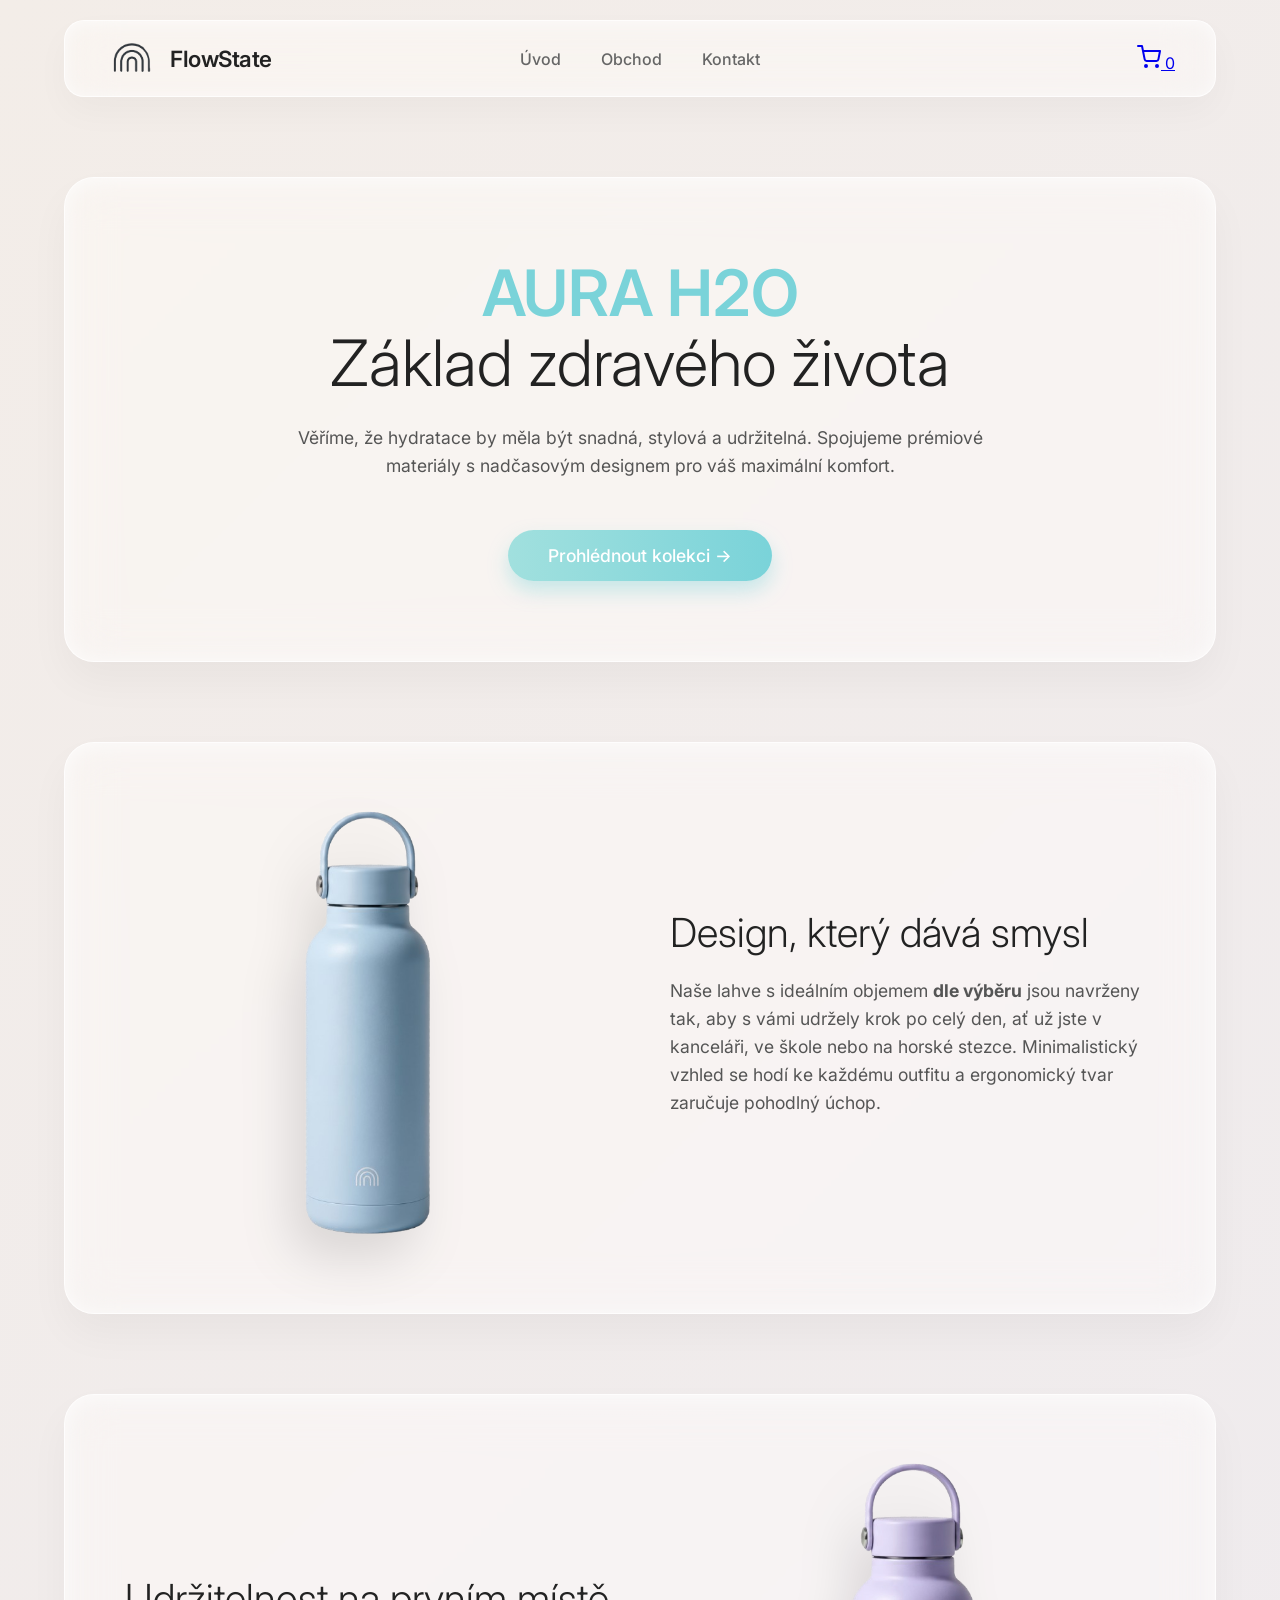
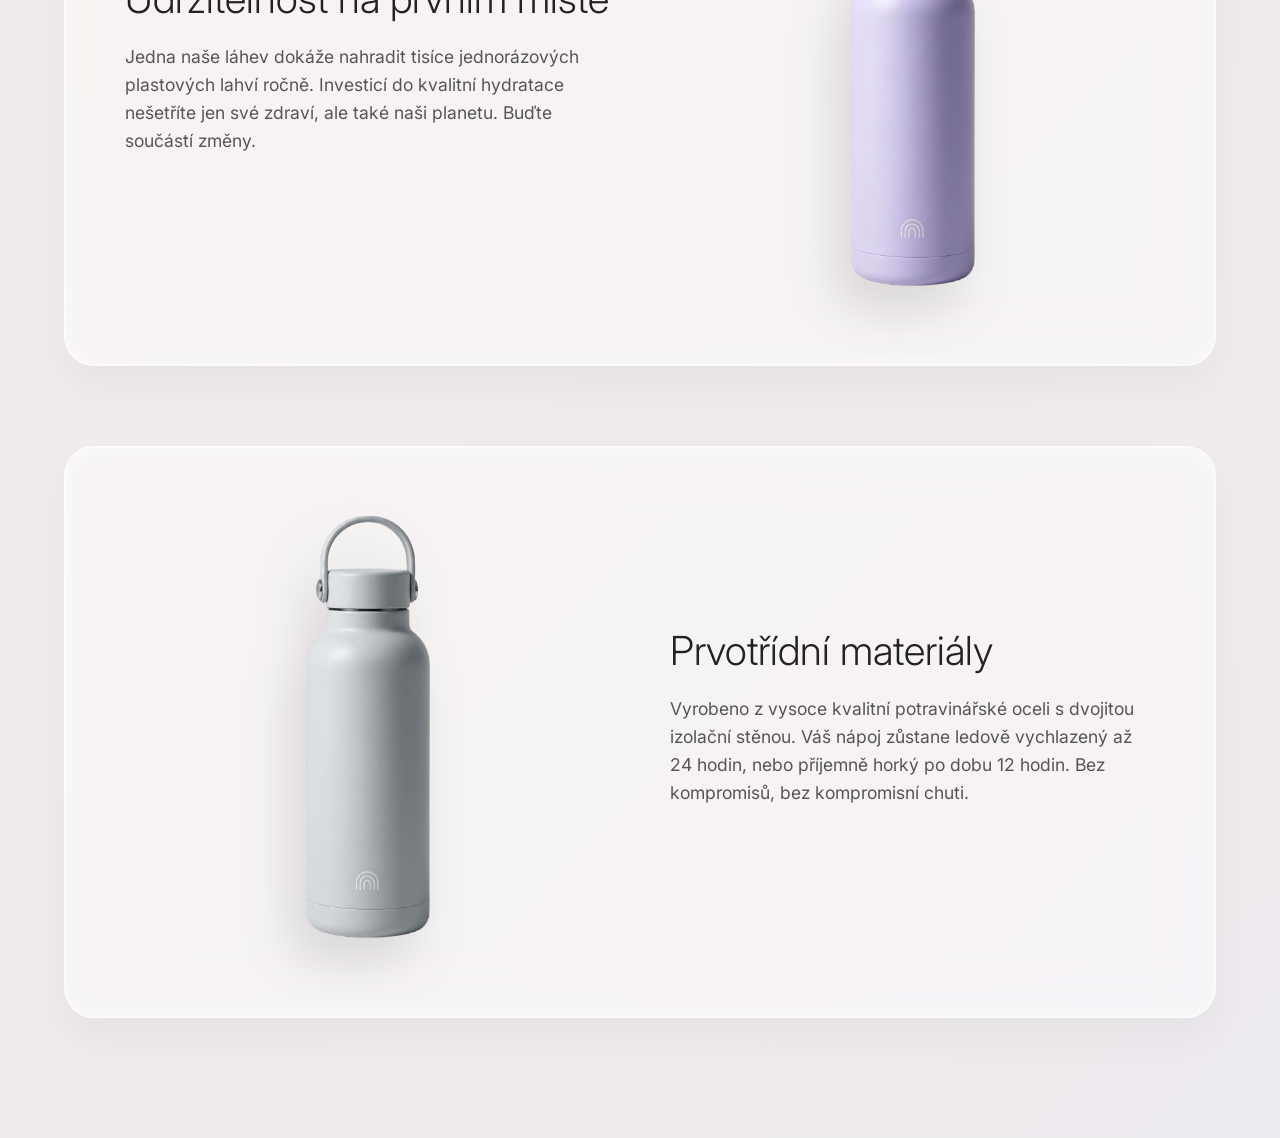
==== index.html @ 760b0ad5 "Add files via upload" ====
<!DOCTYPE html>
<html lang="cs">
<head>
    <meta charset="UTF-8">
    <meta name="viewport" content="width=device-width, initial-scale=1.0">
    <title>Úvod | AURA H2O</title>
    <link rel="stylesheet" href="style.css">
</head>
<body>
    <nav>
        <!-- 1. Logo vlevo -->
        <div class="logo" style="width: 140px; display: flex; justify-content: flex-start;">
            <a href="index.html">
                <img src="logo.png" alt="Logo" onerror="this.src='https://placehold.co/100x35/ccc/fff?text=LOGO'">
                <span>FlowState</span>
            </a>
        </div>

        <!-- 2. Odkazy uprostřed -->
        <div class="nav-links">
            <a href="index.html">Úvod</a>
            <a href="shop.html">Obchod</a>
            <a href="kontakt.html">Kontakt</a>
        </div>

        <!-- 3. Košík vpravo (symetricky k logu) -->
        <div style="width: 140px; display: flex; justify-content: flex-end;">
            <a href="kosik.html" class="cart-icon-btn">
                <svg xmlns="http://www.w3.org/2000/svg" viewBox="0 0 24 24" fill="none" stroke-width="2" stroke-linecap="round" stroke-linejoin="round" style="width: 24px; height: 24px; stroke: currentColor;">
                    <circle cx="9" cy="21" r="1"></circle>
                    <circle cx="20" cy="21" r="1"></circle>
                    <path d="M1 1h4l2.68 13.39a2 2 0 0 0 2 1.61h9.72a2 2 0 0 0 2-1.61L23 6H6"></path>
                </svg>
                <span class="nav-cart-badge" id="nav-cart-count">0</span>
            </a>
        </div>
    </nav>

    <main>
        <div class="index-container">
            
            <div class="hero-card">
                <h1><strong>AURA H2O</strong><br>Základ zdravého života</h1>
                <p style="max-width: 700px; margin: 0 auto 40px auto;">
                    Věříme, že hydratace by měla být snadná, stylová a udržitelná. 
                    Spojujeme prémiové materiály s nadčasovým designem pro váš maximální komfort.
                </p>
                <a href="shop.html" class="btn-shop">
                    Prohlédnout kolekci &rarr;
                </a>
            </div>

            <div class="feature-row">
                <div class="feature-text">
                    <h2>Design, který dává smysl</h2>
                    <p>
                        Naše lahve s ideálním objemem <strong>dle výběru</strong> jsou navrženy tak, aby s vámi udržely krok po celý den, 
                        ať už jste v kanceláři, ve škole nebo na horské stezce. Minimalistický 
                        vzhled se hodí ke každému outfitu a ergonomický tvar zaručuje pohodlný úchop.
                    </p>
                </div>
                <div class="feature-image">
                    <img src="lahev.png" alt="Láhev FlowState" onerror="this.src='https://placehold.co/400x800/8bb2ca/fff?text=LÁHEV'">
                </div>
            </div>

            <div class="feature-row">
                <div class="feature-text">
                    <h2>Udržitelnost na prvním místě</h2>
                    <p>
                        Jedna naše láhev dokáže nahradit tisíce jednorázových plastových lahví ročně. 
                        Investicí do kvalitní hydratace nešetříte jen své zdraví, ale také naši planetu. 
                        Buďte součástí změny.
                    </p>
                </div>
                <div class="feature-image">
                    <img src="lahev.png" alt="Láhev z jiného úhlu" style="filter: hue-rotate(50deg) drop-shadow(-15px 25px 25px rgba(0,0,0,0.12));" onerror="this.src='https://placehold.co/400x800/b7b0d1/fff?text=LÁHEV'">
                </div>
            </div>

            <div class="feature-row">
                <div class="feature-text">
                    <h2>Prvotřídní materiály</h2>
                    <p>
                        Vyrobeno z vysoce kvalitní potravinářské oceli s dvojitou izolační stěnou. 
                        Váš nápoj zůstane ledově vychlazený až 24 hodin, nebo příjemně horký po dobu 12 hodin. 
                        Bez kompromisů, bez kompromisní chuti.
                    </p>
                </div>
                <div class="feature-image">
                    <img src="lahev.png" alt="Detail materiálů" style="filter: grayscale(0.8) drop-shadow(-15px 25px 25px rgba(0,0,0,0.12));" onerror="this.src='https://placehold.co/400x800/616264/fff?text=LÁHEV'">
                </div>
            </div>

        </div>
    </main>
</body>
</html>
---- style.css ----
@import url('https://fonts.googleapis.com/css2?family=Inter:wght@300;400;500;600&display=swap');

* {
    margin: 0;
    padding: 0;
    box-sizing: border-box;
}

body {
    font-family: 'Inter', sans-serif;
    color: #333;
    min-height: 100vh;
    display: flex;
    flex-direction: column;
    align-items: center;
    
    background: linear-gradient(-45deg, #e8f0f2, #fcfcfc, #eceaf2, #f3ede8);
    background-size: 400% 400%;
    animation: gradientBG 15s ease infinite;
}

@keyframes gradientBG {
    0% { background-position: 0% 50%; }
    50% { background-position: 100% 50%; }
    100% { background-position: 0% 50%; }
}

/* --- Navigace --- */
nav {
    width: 90%;
    max-width: 1200px;
    
    background: rgba(255, 255, 255, 0.4);
    backdrop-filter: blur(24px) saturate(150%);
    -webkit-backdrop-filter: blur(24px) saturate(150%);
    border: 1px solid rgba(255, 255, 255, 0.8);
    box-shadow: 0 15px 35px rgba(0,0,0,0.03), inset 0 2px 15px rgba(255, 255, 255, 0.6);
    
    margin-top: 20px;
    border-radius: 20px;
    display: flex;
    justify-content: space-between;
    align-items: center;
    padding: 20px 40px;
    
    position: sticky;
    top: 20px;
    z-index: 100;
}

.logo a {
    display: flex;
    align-items: center;
    gap: 12px;
    text-decoration: none;
    color: #222;
    font-size: 1.4rem;
    font-weight: 600;
    letter-spacing: -0.5px;
}

.logo img {
    height: 35px;
}

.nav-links {
    display: flex;
    gap: 40px;
}

.nav-links a {
    text-decoration: none;
    color: #666;
    font-weight: 500;
    transition: color 0.3s;
}

.nav-links a:hover, .nav-links a.active {
    color: #000;
}

/* --- Hlavní obsah --- */
main {
    width: 90%;
    max-width: 1200px;
    flex: 1;
    display: flex;
    justify-content: center;
    align-items: center;
    margin: 40px 0;
}

/* LIQUID GLASS PRO KARTY */
.card, .hero-card, .feature-row, .shop-content {
    background: rgba(255, 255, 255, 0.4);
    backdrop-filter: blur(24px) saturate(150%);
    -webkit-backdrop-filter: blur(24px) saturate(150%);
    border: 1px solid rgba(255, 255, 255, 0.8);
    border-radius: 30px;
    box-shadow: 0 20px 40px rgba(0,0,0,0.04), inset 0 2px 20px rgba(255, 255, 255, 0.7);
}

.card {
    padding: 60px;
    max-width: 700px;
    text-align: center;
}

h1 {
    font-size: 3.5rem;
    font-weight: 300;
    margin-bottom: 20px;
    line-height: 1.1;
    color: #222;
}

p {
    color: #555;
    font-size: 1.1rem;
    line-height: 1.6;
    margin-bottom: 30px;
}

/* --- Úvodní stránka --- */
.index-container {
    width: 100%;
    display: flex;
    flex-direction: column;
    gap: 80px;
    margin: 40px 0 80px 0;
}

.hero-card {
    padding: 80px 60px;
    text-align: center;
    width: 100%;
}

.hero-card h1 {
    font-size: 4rem;
    margin-bottom: 25px;
}

.hero-card h1 strong {
    font-weight: 600;
    color: #7ad3d9;
}

.feature-row {
    display: flex;
    align-items: center;
    gap: 60px;
    padding: 60px;
}

.feature-row:nth-child(even) {
    flex-direction: row-reverse;
}

.feature-text {
    flex: 1;
    text-align: left;
}

.feature-text h2 {
    font-size: 2.5rem;
    font-weight: 300;
    margin-bottom: 20px;
    color: #222;
    line-height: 1.2;
}

.feature-image {
    flex: 1;
    display: flex;
    justify-content: center;
}

.feature-image img {
    max-height: 450px;
    object-fit: contain;
    filter: drop-shadow(-15px 25px 25px rgba(0,0,0,0.12));
}

@media (max-width: 900px) {
    .feature-row, .feature-row:nth-child(even) {
        flex-direction: column;
        text-align: center;
        padding: 40px 30px;
    }
    .feature-text {
        text-align: center;
    }
    .shop-container {
        flex-direction: column;
    }
}

/* --- Shop Stránka --- */
.shop-container {
    display: flex;
    align-items: center;
    gap: 60px;
    width: 100%;
}

.shop-content {
    padding: 60px;
    flex: 1;
}

.shop-content h1 {
    text-align: left;
}

.shop-content p {
    text-align: left;
    margin-bottom: 20px;
}

/* Cena */
.price-display {
    font-size: 2.8rem;
    font-weight: 600;
    color: #222;
    margin: 10px 0 30px 0;
    transition: opacity 0.2s ease;
}

/* Výběr objemu (Sizes) */
.size-picker {
    margin-bottom: 30px;
    text-align: left;
}

.size-picker-title {
    font-size: 0.9rem;
    font-weight: 600;
    margin-bottom: 15px;
    color: #333;
}

.sizes {
    display: flex;
    gap: 15px;
    align-items: center;
}

.size {
    background: rgba(255, 255, 255, 0.6);
    backdrop-filter: blur(10px);
    padding: 10px 24px;
    border-radius: 30px;
    font-size: 0.95rem;
    font-weight: 600;
    color: #555;
    border: 1px solid rgba(255, 255, 255, 0.9);
    cursor: pointer;
    box-shadow: 0 5px 15px rgba(0,0,0,0.02);
    transition: all 0.3s ease;
}

.size:hover {
    transform: translateY(-2px);
    background: rgba(255, 255, 255, 0.9);
    box-shadow: 0 8px 20px rgba(0,0,0,0.05);
}

.size.active {
    background: #7ad3d9;
    color: #fff;
    border-color: #7ad3d9;
    box-shadow: 0 8px 20px rgba(122, 211, 217, 0.3);
}

.shop-image {
    flex: 1;
    display: flex;
    justify-content: center;
    position: relative;
}

.shop-image img {
    max-height: 600px;
    object-fit: contain;
    filter: drop-shadow(-15px 25px 25px rgba(0,0,0,0.15));
    transition: opacity 0.3s ease;
}

/* Tlačítko Shop Now */
.btn-shop {
    display: inline-flex;
    align-items: center;
    justify-content: center;
    gap: 15px;
    background: linear-gradient(90deg, #a1e0de, #7ad3d9);
    color: #fff;
    padding: 15px 40px;
    border-radius: 30px;
    text-decoration: none;
    font-weight: 500;
    font-size: 1.1rem;
    box-shadow: 0 10px 20px rgba(122, 211, 217, 0.4);
    transition: transform 0.3s ease, box-shadow 0.3s ease;
    margin-top: 10px;
}

.btn-shop:hover {
    transform: translateY(-2px);
    box-shadow: 0 12px 25px rgba(122, 211, 217, 0.5);
}

.btn-shop img {
    height: 18px;
    filter: brightness(0) invert(1);
}

/* Výběr barev */
.color-picker {
    margin-top: 40px;
    margin-bottom: 20px;
    text-align: left;
}

.color-picker-title {
    font-size: 0.9rem;
    font-weight: 600;
    margin-bottom: 15px;
    color: #333;
}

.colors {
    display: flex;
    gap: 15px;
    align-items: center; 
    padding: 5px; 
}

.color {
    width: 35px;
    height: 35px;
    border-radius: 50%;
    cursor: pointer;
    border: 3px solid transparent;
    transition: transform 0.3s cubic-bezier(0.34, 1.56, 0.64, 1), 
                box-shadow 0.3s ease, 
                border-color 0.3s ease;
}

.color:hover {
    transform: scale(1.15);
    box-shadow: 0 5px 15px rgba(0, 0, 0, 0.1);
}

.color.active {
    transform: scale(1.25);
    border-color: #fff;
    box-shadow: 0 0 0 2px #d1d5db, 0 8px 20px rgba(0, 0, 0, 0.15);
    z-index: 10;
}

/* Kontaktní údaje */
.contact-list {
    text-align: left;
    display: inline-block;
    margin-top: 20px;
}

.contact-list div {
    margin-bottom: 15px;
    font-size: 1.1rem;
}

.contact-list strong {
    color: #222;
    margin-right: 10px;
}

/* --- Formulář pro objednávku --- */
.order-form {
    display: flex;
    flex-direction: column;
    gap: 20px;
    text-align: left;
    margin-top: 20px;
}

.form-group {
    display: flex;
    flex-direction: column;
    gap: 8px;
}

.form-group label {
    font-weight: 500;
    color: #444;
    font-size: 0.95rem;
}

.form-group input, .form-group textarea {
    padding: 15px;
    border: 1px solid rgba(255, 255, 255, 0.9);
    border-radius: 15px;
    font-family: 'Inter', sans-serif;
    font-size: 1rem;
    background: rgba(255, 255, 255, 0.5);
    backdrop-filter: blur(5px);
    transition: border-color 0.3s, box-shadow 0.3s, background 0.3s;
}

.form-group input:focus, .form-group textarea:focus {
    outline: none;
    border-color: #7ad3d9;
    background: rgba(255, 255, 255, 0.8);
    box-shadow: 0 0 0 4px rgba(122, 211, 217, 0.2);
}

.order-form .btn-shop {
    width: 100%;
    margin-top: 10px;
    cursor: pointer;
    border: none;
}

/* --- Rozšíření pro objednávku (Doprava, Platba, Shrnutí) --- */
.checkout-section {
    font-size: 1.3rem;
    font-weight: 600;
    color: #222;
    margin: 40px 0 20px 0;
    text-align: left;
    border-bottom: 2px solid rgba(255,255,255,0.5);
    padding-bottom: 10px;
}

.radio-group {
    display: flex;
    flex-direction: column;
    gap: 12px;
}

.radio-label {
    display: flex;
    align-items: center;
    justify-content: space-between;
    background: rgba(255, 255, 255, 0.5);
    backdrop-filter: blur(5px);
    border: 1px solid rgba(255, 255, 255, 0.9);
    padding: 16px 20px;
    border-radius: 15px;
    cursor: pointer;
    transition: all 0.3s ease;
}

.radio-label:hover {
    background: rgba(255, 255, 255, 0.8);
    box-shadow: 0 4px 15px rgba(0,0,0,0.05);
}

.radio-label input[type="radio"] {
    accent-color: #7ad3d9;
    width: 20px;
    height: 20px;
    margin-right: 15px;
    cursor: pointer;
}

.radio-label-content {
    display: flex;
    flex: 1;
    align-items: center;
    font-weight: 500;
    color: #444;
    font-size: 1.05rem;
}

.radio-price {
    font-weight: 600;
    color: #222;
}

.order-summary {
    background: rgba(255, 255, 255, 0.6);
    border: 1px solid rgba(255, 255, 255, 0.9);
    border-radius: 20px;
    padding: 25px;
    margin-top: 40px;
    margin-bottom: 30px;
    text-align: left;
}

.summary-row {
    display: flex;
    justify-content: space-between;
    margin-bottom: 12px;
    font-size: 1.05rem;
    color: #555;
}

.summary-total {
    display: flex;
    justify-content: space-between;
    margin-top: 15px;
    padding-top: 15px;
    border-top: 2px solid rgba(255,255,255,0.7);
    font-size: 1.4rem;
    font-weight: 600;
    color: #222;
}

/* --- Košík --- */
.cart-item {
    display: flex;
    align-items: center;
    gap: 20px;
    background: rgba(255, 255, 255, 0.5);
    backdrop-filter: blur(10px);
    padding: 20px;
    border-radius: 20px;
    border: 1px solid rgba(255, 255, 255, 0.8);
    margin-bottom: 20px;
    box-shadow: 0 10px 20px rgba(0,0,0,0.02);
}

.cart-item img {
    height: 80px;
    object-fit: contain;
    filter: drop-shadow(-5px 10px 10px rgba(0,0,0,0.1));
}

.cart-item-details {
    flex: 1;
    text-align: left;
}

.cart-item-title {
    font-size: 1.2rem;
    font-weight: 600;
    color: #222;
    margin-bottom: 5px;
}

.cart-item-subtitle {
    font-size: 0.95rem;
    color: #666;
}

.cart-item-price {
    font-size: 1.2rem;
    font-weight: 600;
    color: #222;
}

/* Ovládání počtu kusů */
.cart-quantity {
    display: flex;
    align-items: center;
    gap: 15px;
    background: rgba(255, 255, 255, 0.6);
    padding: 5px 15px;
    border-radius: 20px;
    border: 1px solid rgba(255, 255, 255, 0.9);
}

.qty-btn {
    background: none;
    border: none;
    font-size: 1.2rem;
    cursor: pointer;
    color: #444;
    transition: color 0.2s;
}

.qty-btn:hover {
    color: #7ad3d9;
}

/* Celková cena pod košíkem */
.cart-total-row {
    display: flex;
    justify-content: space-between;
    font-size: 1.5rem;
    font-weight: 600;
    color: #222;
    margin-top: 30px;
    padding-top: 20px;
    border-top: 2px solid rgba(255, 255, 255, 0.5);
}

/* Odznáček s číslem v navigaci */
.nav-cart {
    background: #7ad3d9;
    color: white;
    padding: 2px 8px;
    border-radius: 20px;
    font-size: 0.8rem;
    font-weight: 600;
    margin-left: 5px;
    box-shadow: 0 4px 10px rgba(122, 211, 217, 0.4);
}

/* Responzivita košíku pro mobily */
@media (max-width: 600px) {
    .cart-item {
        flex-direction: column;
        text-align: center;
    }
    .cart-item-details {
        text-align: center;
    }
}

/* Tlačítko pro smazání položky z košíku */
.remove-btn {
    background: none;
    border: none;
    color: #ff6b6b;
    font-size: 0.9rem;
    font-weight: 500;
    cursor: pointer;
    margin-top: 10px;
    transition: color 0.2s;
    text-decoration: underline;
}

.remove-btn:hover {
    color: #ff4757;
}
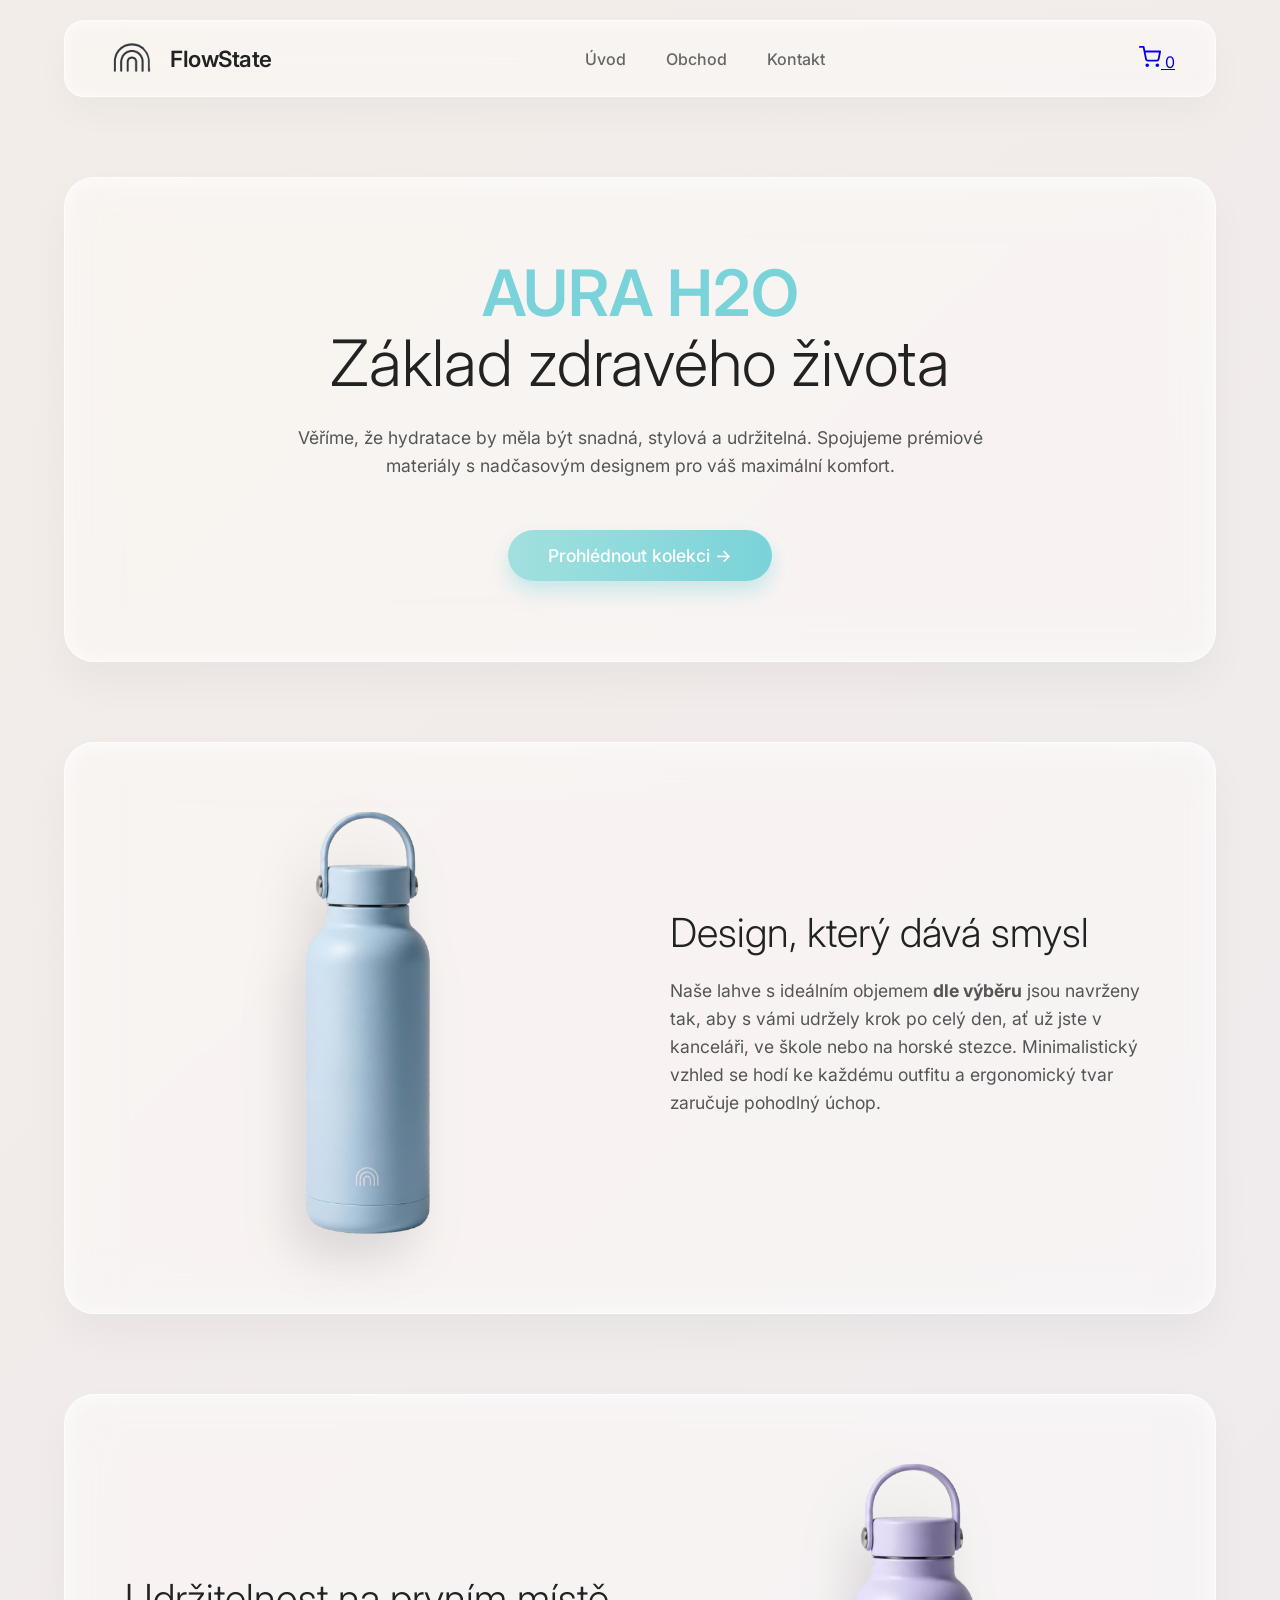
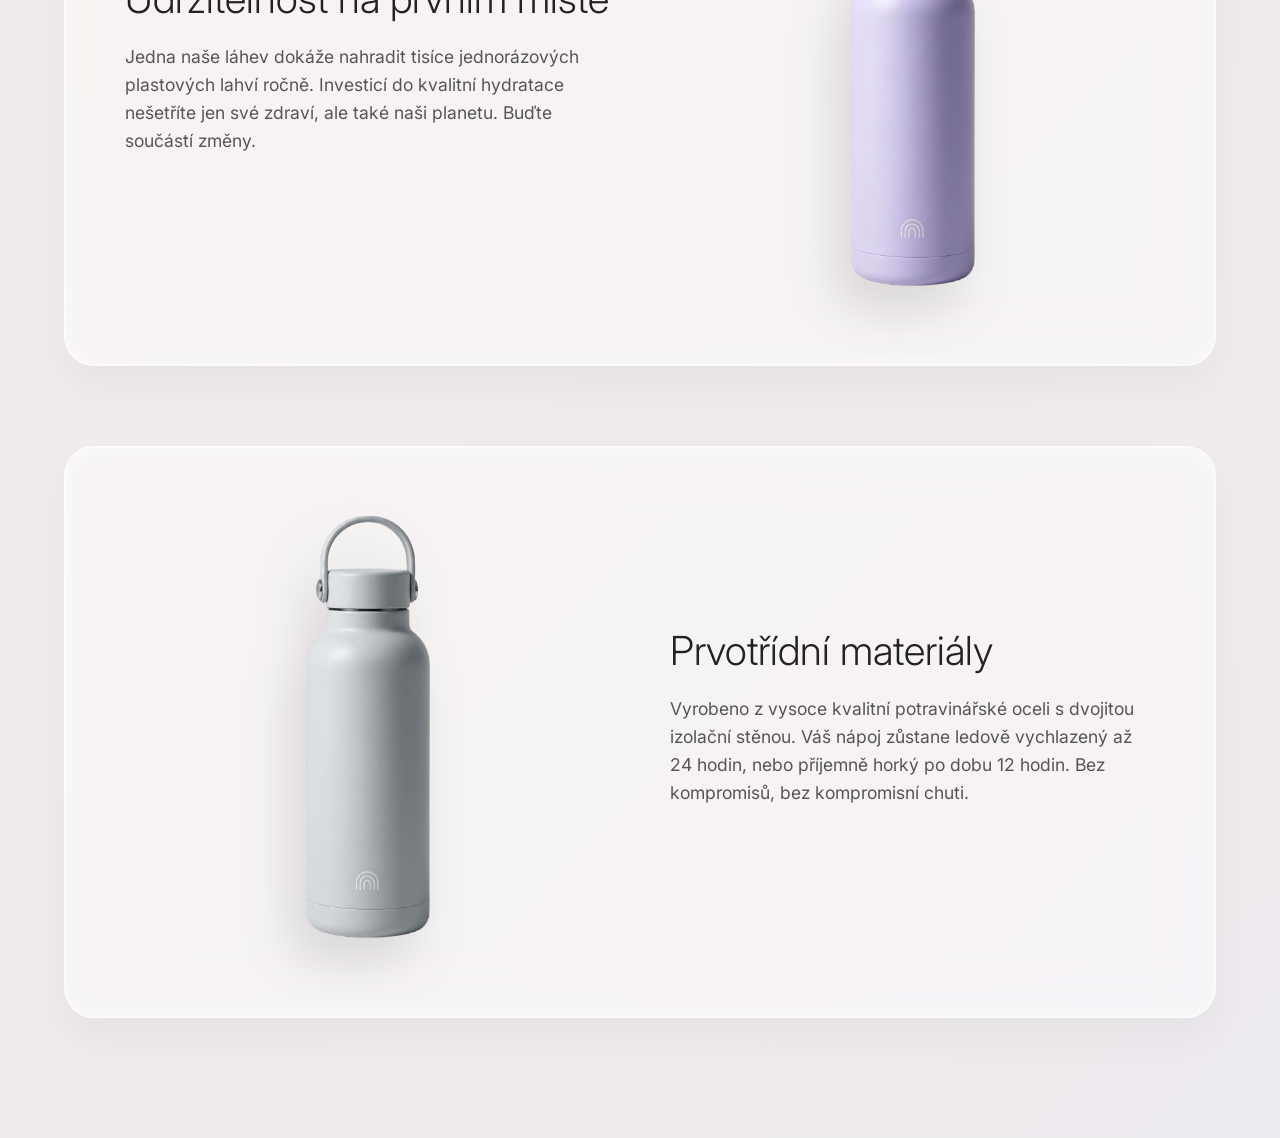
==== commit 76dbc1ca: "Update index.html" ====
--- a/index.html
+++ b/index.html
@@ -7,34 +7,35 @@
     <link rel="stylesheet" href="style.css">
 </head>
 <body>
-    <nav>
-        <!-- 1. Logo vlevo -->
-        <div class="logo" style="width: 140px; display: flex; justify-content: flex-start;">
-            <a href="index.html">
-                <img src="logo.png" alt="Logo" onerror="this.src='https://placehold.co/100x35/ccc/fff?text=LOGO'">
-                <span>FlowState</span>
-            </a>
-        </div>
+       <nav>
+        <!-- 1. Logo vlevo -->
+        <div class="logo">
+            <a href="index.html">
+                <img src="logo.png" alt="Logo" onerror="this.src='https://placehold.co/100x35/ccc/fff?text=LOGO'">
+                <span>FlowState</span>
+            </a>
+        </div>
+
+        <!-- 2. Odkazy uprostřed -->
+        <div class="nav-links">
+            <a href="index.html">Úvod</a>
+            <a href="shop.html">Obchod</a>
+            <a href="kontakt.html">Kontakt</a>
+        </div>
+
+        <!-- 3. Košík vpravo -->
+        <div>
+            <a href="kosik.html" class="cart-icon-btn">
+                <svg xmlns="http://www.w3.org/2000/svg" viewBox="0 0 24 24" fill="none" stroke-width="2" stroke-linecap="round" stroke-linejoin="round" style="width: 22px; height: 22px; stroke: currentColor;">
+                    <circle cx="9" cy="21" r="1"></circle>
+                    <circle cx="20" cy="21" r="1"></circle>
+                    <path d="M1 1h4l2.68 13.39a2 2 0 0 0 2 1.61h9.72a2 2 0 0 0 2-1.61L23 6H6"></path>
+                </svg>
+                <span class="nav-cart-badge" id="nav-cart-count">0</span>
+            </a>
+        </div>
+    </nav>
 
-        <!-- 2. Odkazy uprostřed -->
-        <div class="nav-links">
-            <a href="index.html">Úvod</a>
-            <a href="shop.html">Obchod</a>
-            <a href="kontakt.html">Kontakt</a>
-        </div>
-
-        <!-- 3. Košík vpravo (symetricky k logu) -->
-        <div style="width: 140px; display: flex; justify-content: flex-end;">
-            <a href="kosik.html" class="cart-icon-btn">
-                <svg xmlns="http://www.w3.org/2000/svg" viewBox="0 0 24 24" fill="none" stroke-width="2" stroke-linecap="round" stroke-linejoin="round" style="width: 24px; height: 24px; stroke: currentColor;">
-                    <circle cx="9" cy="21" r="1"></circle>
-                    <circle cx="20" cy="21" r="1"></circle>
-                    <path d="M1 1h4l2.68 13.39a2 2 0 0 0 2 1.61h9.72a2 2 0 0 0 2-1.61L23 6H6"></path>
-                </svg>
-                <span class="nav-cart-badge" id="nav-cart-count">0</span>
-            </a>
-        </div>
-    </nav>
 
     <main>
         <div class="index-container">
--- a/style.css
+++ b/style.css
@@ -625,4 +625,101 @@
 
 .remove-btn:hover {
     color: #ff4757;
-}+}
+
+/* --- RESPONZIVITA PRO MOBILY A TABLETY --- */
+@media (max-width: 768px) {
+    /* Obecné zúžení a úprava odsazení pro mobily */
+    body {
+        padding: 0 10px;
+    }
+
+    nav {
+        width: 95% !important;
+        padding: 15px 20px !important;
+        margin-top: 10px !important;
+        border-radius: 15px !important;
+    }
+
+    /* Zmenšení nadpisů, aby se vešly na mobil */
+    h1 {
+        font-size: 2.2rem !important;
+    }
+
+    .hero-card h1 {
+        font-size: 2.5rem !important;
+    }
+
+    /* Zmenšení vnitřních okrajů velkých karet (HUD) */
+    .card, .hero-card, .feature-row, .shop-content {
+        padding: 30px 20px !important;
+        border-radius: 20px !important;
+    }
+
+    /* Stránka obchodu: přepnutí vedle sebe -> pod sebe */
+    .shop-container {
+        flex-direction: column-reverse !important;
+        gap: 30px !important;
+    }
+
+    .shop-image img {
+        max-height: 350px !important; /* Zmenšení obrázku láhve na mobilu */
+    }
+
+    /* Úvodní sekce (střídající se řádky) pod sebe */
+    .feature-row {
+        flex-direction: column !important;
+        gap: 30px !important;
+        text-align: center !important;
+    }
+
+    .feature-text {
+        text-align: center !important;
+    }
+
+    /* Navigační odkazy v hlavičce – pokud je jich moc, zmenšíme mezeru */
+    .nav-links {
+        gap: 15px !important;
+    }
+
+    .nav-links a {
+        font-size: 0.9rem !important;
+    }
+
+    /* Pokladna a formuláře */
+    .checkout-section {
+        font-size: 1.1rem !important;
+    }
+}
+
+@media (max-width: 768px) {
+    /* Úprava mobilní navigace, aby se prvky nerozjížděly */
+    nav {
+        flex-direction: row !important;
+        justify-content: space-between !important;
+        align-items: center !important;
+        padding: 12px 15px !important;
+        width: 95% !important;
+    }
+
+    .logo {
+        width: auto !important;
+    }
+
+    .logo a {
+        font-size: 1.1rem !important;
+        gap: 8px !important;
+    }
+
+    .logo img {
+        height: 28px !important;
+    }
+
+    .nav-links {
+        gap: 15px !important;
+    }
+
+    .nav-links a {
+        font-size: 0.85rem !important;
+    }
+}
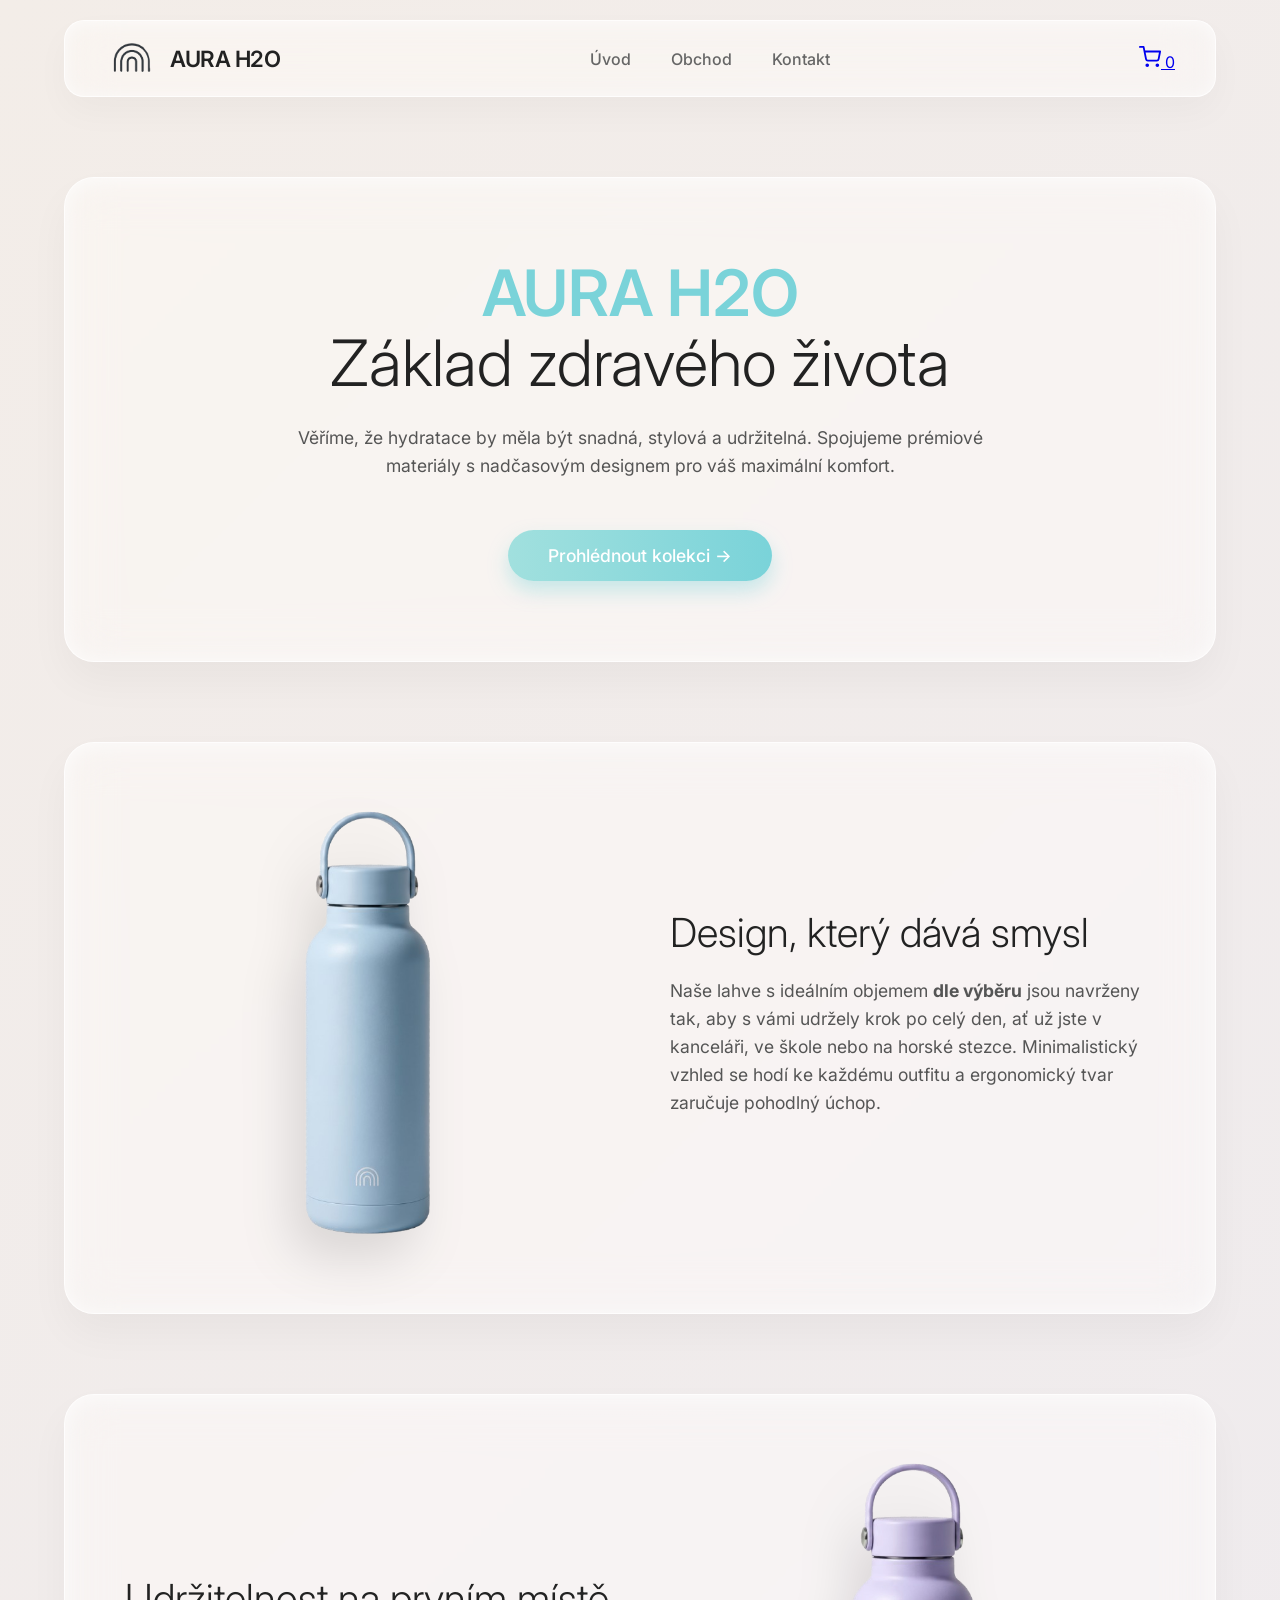
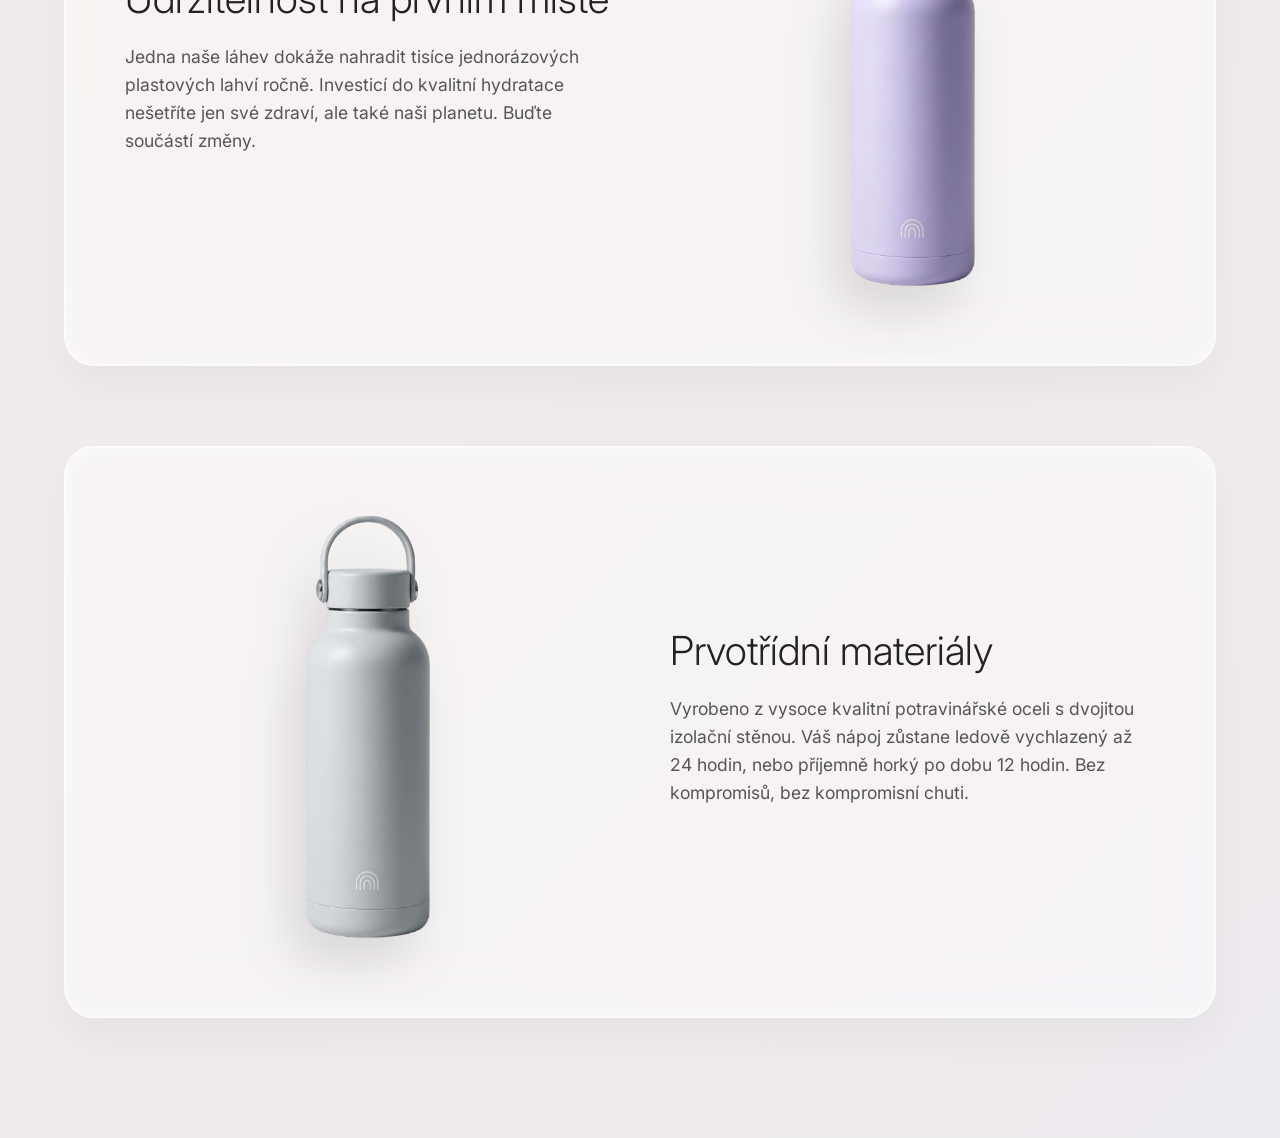
==== commit b6f11b12: "Update index.html" ====
--- a/index.html
+++ b/index.html
@@ -7,12 +7,12 @@
     <link rel="stylesheet" href="style.css">
 </head>
 <body>
-       <nav>
+     <nav>
         <!-- 1. Logo vlevo -->
         <div class="logo">
             <a href="index.html">
                 <img src="logo.png" alt="Logo" onerror="this.src='https://placehold.co/100x35/ccc/fff?text=LOGO'">
-                <span>FlowState</span>
+                <span>AURA H2O</span>
             </a>
         </div>
 
--- a/style.css
+++ b/style.css
@@ -629,71 +629,6 @@
 
 /* --- RESPONZIVITA PRO MOBILY A TABLETY --- */
 @media (max-width: 768px) {
-    /* Obecné zúžení a úprava odsazení pro mobily */
-    body {
-        padding: 0 10px;
-    }
-
-    nav {
-        width: 95% !important;
-        padding: 15px 20px !important;
-        margin-top: 10px !important;
-        border-radius: 15px !important;
-    }
-
-    /* Zmenšení nadpisů, aby se vešly na mobil */
-    h1 {
-        font-size: 2.2rem !important;
-    }
-
-    .hero-card h1 {
-        font-size: 2.5rem !important;
-    }
-
-    /* Zmenšení vnitřních okrajů velkých karet (HUD) */
-    .card, .hero-card, .feature-row, .shop-content {
-        padding: 30px 20px !important;
-        border-radius: 20px !important;
-    }
-
-    /* Stránka obchodu: přepnutí vedle sebe -> pod sebe */
-    .shop-container {
-        flex-direction: column-reverse !important;
-        gap: 30px !important;
-    }
-
-    .shop-image img {
-        max-height: 350px !important; /* Zmenšení obrázku láhve na mobilu */
-    }
-
-    /* Úvodní sekce (střídající se řádky) pod sebe */
-    .feature-row {
-        flex-direction: column !important;
-        gap: 30px !important;
-        text-align: center !important;
-    }
-
-    .feature-text {
-        text-align: center !important;
-    }
-
-    /* Navigační odkazy v hlavičce – pokud je jich moc, zmenšíme mezeru */
-    .nav-links {
-        gap: 15px !important;
-    }
-
-    .nav-links a {
-        font-size: 0.9rem !important;
-    }
-
-    /* Pokladna a formuláře */
-    .checkout-section {
-        font-size: 1.1rem !important;
-    }
-}
-
-@media (max-width: 768px) {
-    /* Úprava mobilní navigace, aby se prvky nerozjížděly */
     nav {
         flex-direction: row !important;
         justify-content: space-between !important;
@@ -702,24 +637,22 @@
         width: 95% !important;
     }
 
-    .logo {
-        width: auto !important;
-    }
-
     .logo a {
-        font-size: 1.1rem !important;
-        gap: 8px !important;
+        font-size: 1rem !important;
+        gap: 6px !important;
     }
 
     .logo img {
-        height: 28px !important;
+        height: 24px !important;
     }
 
+    /* Obal pro odkazy, aby se nelepily na logo */
     .nav-links {
-        gap: 15px !important;
+        display: flex !important;
+        gap: 10px !important;
     }
 
     .nav-links a {
-        font-size: 0.85rem !important;
+        font-size: 0.75rem !important;
     }
 }
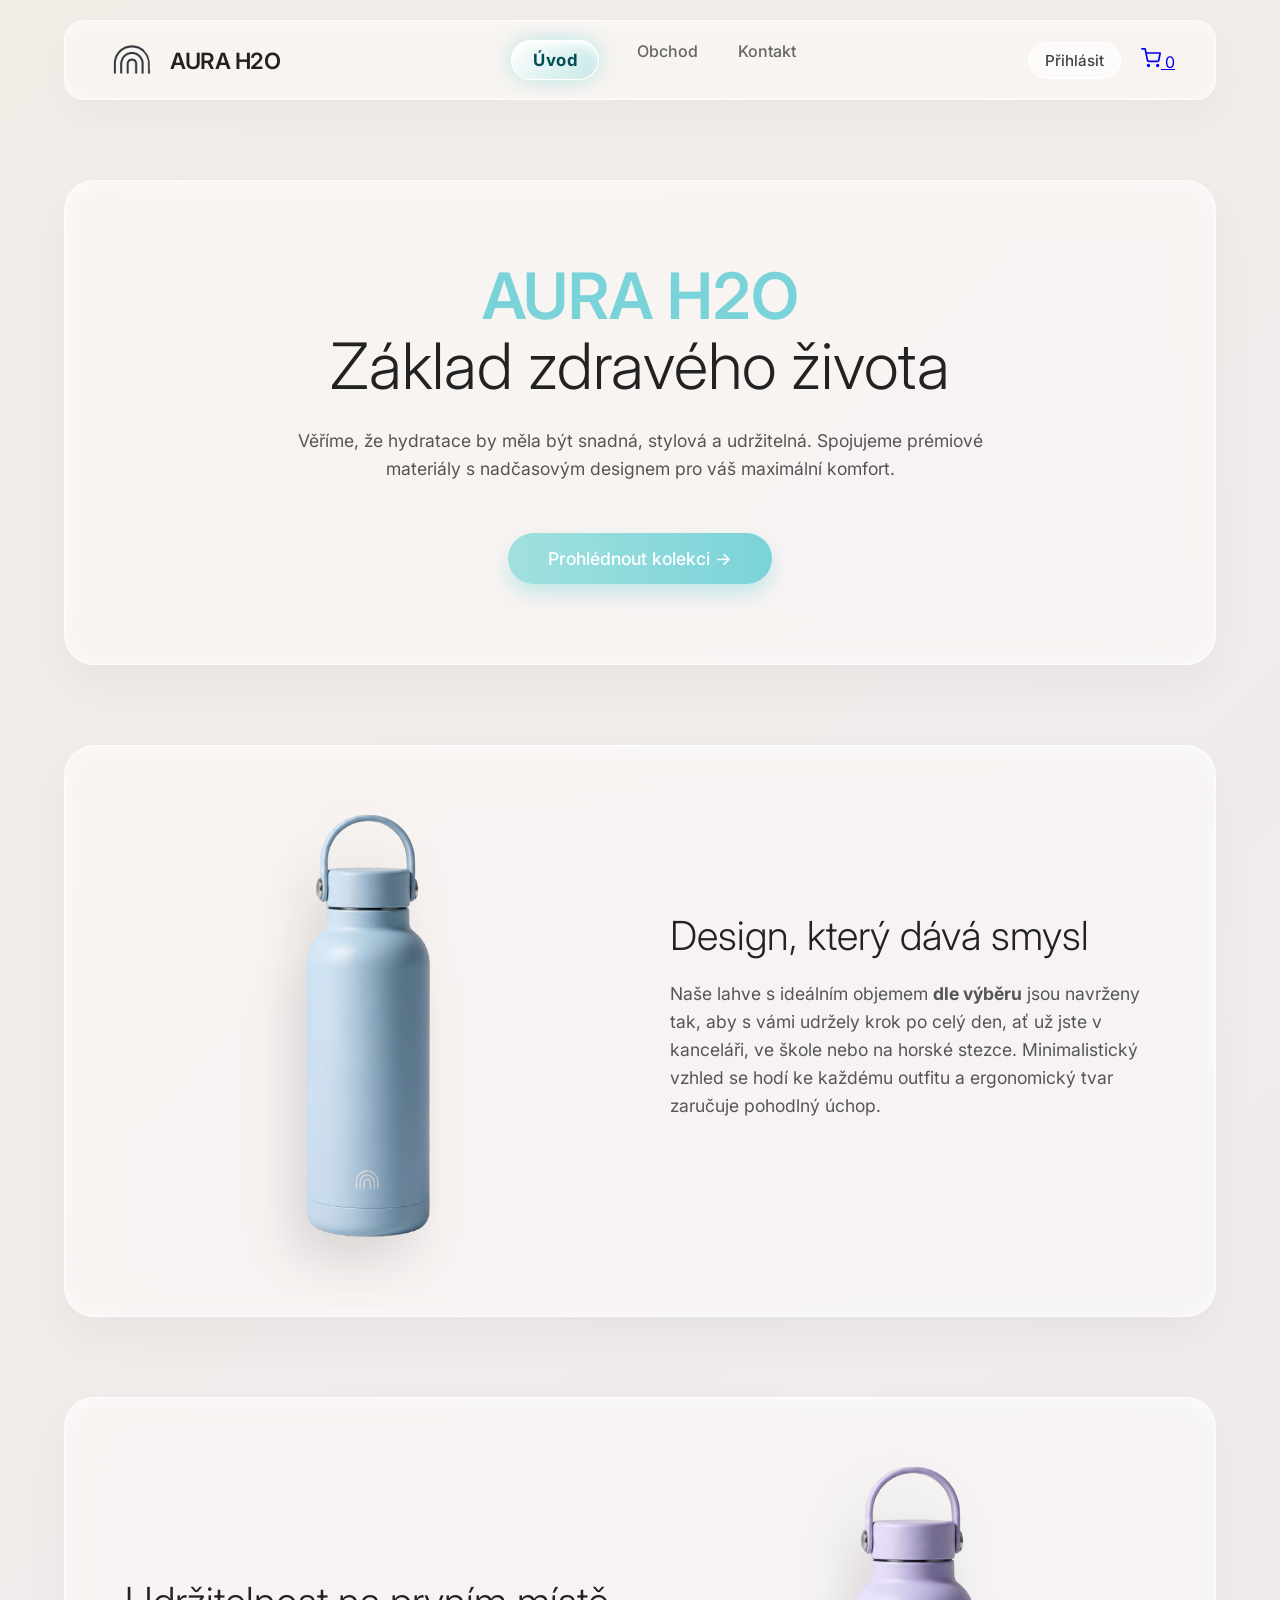
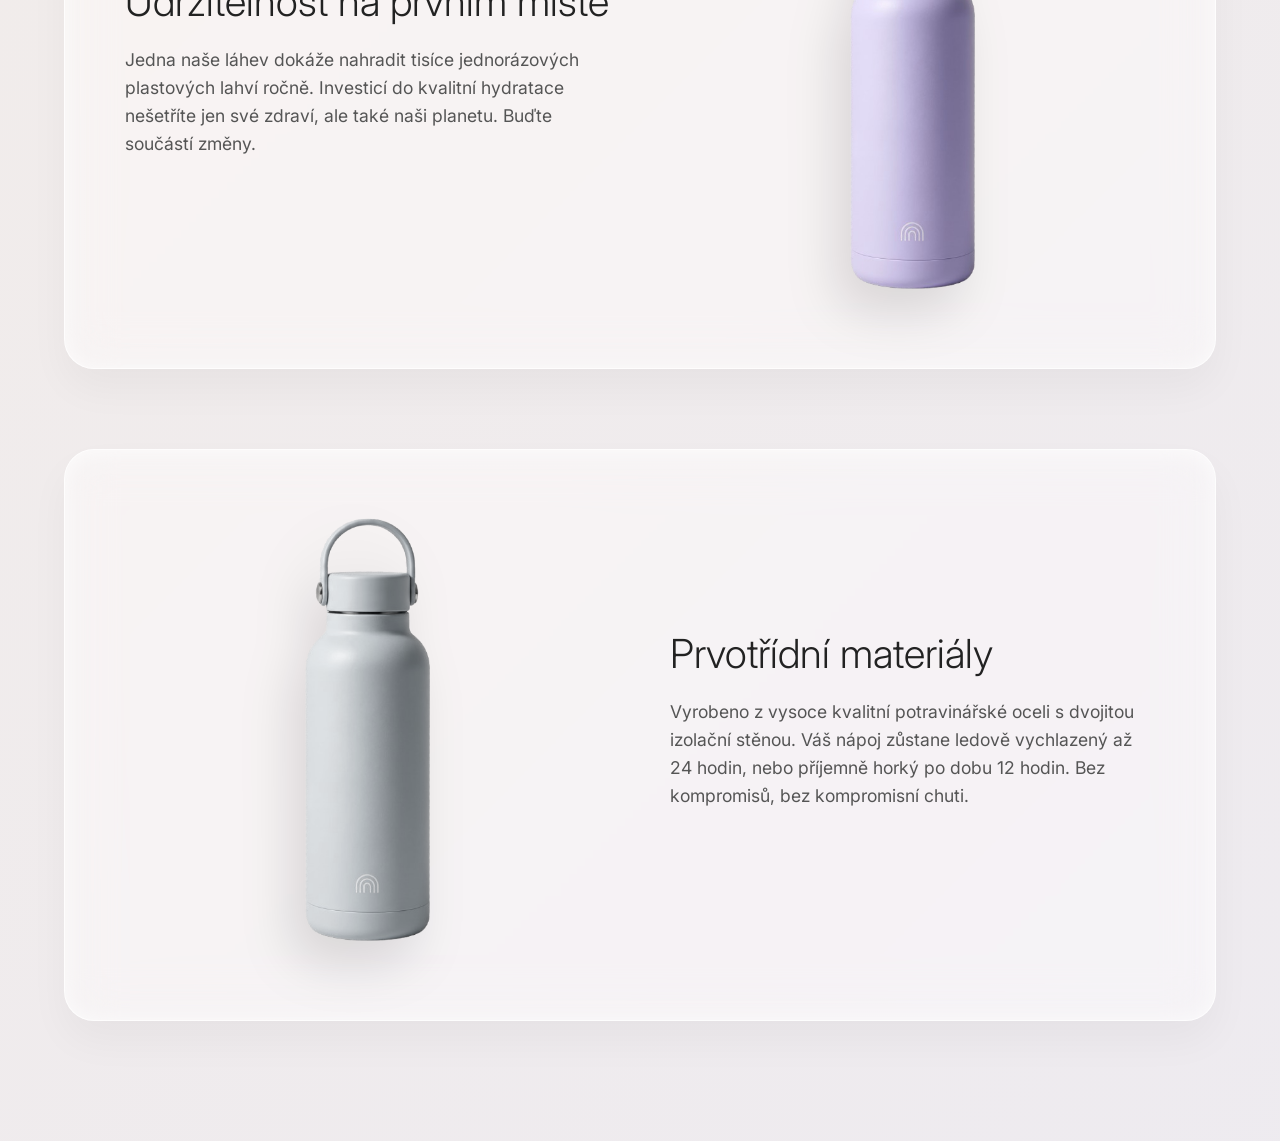
==== commit 7efebff2: "Update index.html" ====
--- a/index.html
+++ b/index.html
@@ -7,35 +7,40 @@
     <link rel="stylesheet" href="style.css">
 </head>
 <body>
-     <nav>
-        <!-- 1. Logo vlevo -->
-        <div class="logo">
-            <a href="index.html">
-                <img src="logo.png" alt="Logo" onerror="this.src='https://placehold.co/100x35/ccc/fff?text=LOGO'">
-                <span>AURA H2O</span>
-            </a>
-        </div>
-
-        <!-- 2. Odkazy uprostřed -->
-        <div class="nav-links">
-            <a href="index.html">Úvod</a>
-            <a href="shop.html">Obchod</a>
-            <a href="kontakt.html">Kontakt</a>
-        </div>
-
-        <!-- 3. Košík vpravo -->
-        <div>
-            <a href="kosik.html" class="cart-icon-btn">
-                <svg xmlns="http://www.w3.org/2000/svg" viewBox="0 0 24 24" fill="none" stroke-width="2" stroke-linecap="round" stroke-linejoin="round" style="width: 22px; height: 22px; stroke: currentColor;">
-                    <circle cx="9" cy="21" r="1"></circle>
-                    <circle cx="20" cy="21" r="1"></circle>
-                    <path d="M1 1h4l2.68 13.39a2 2 0 0 0 2 1.61h9.72a2 2 0 0 0 2-1.61L23 6H6"></path>
-                </svg>
-                <span class="nav-cart-badge" id="nav-cart-count">0</span>
-            </a>
-        </div>
-    </nav>
+    <nav>
+        <!-- 1. Logo vlevo -->
+        <div class="logo">
+            <a href="index.html">
+                <img src="logo.png" alt="Logo" onerror="this.src='https://placehold.co/100x35/ccc/fff?text=LOGO'">
+                <span>AURA H2O</span>
+            </a>
+        </div>
 
+        <!-- 2. Odkazy uprostřed -->
+        <div class="nav-links">
+            <a href="index.html" class="active">Úvod</a>
+            <a href="shop.html">Obchod</a>
+            <a href="kontakt.html">Kontakt</a>
+        </div>
+
+        <!-- 3. Přihlášení a košík vpravo -->
+        <div style="display: flex; align-items: center; gap: 20px;">
+            <!-- Tlačítko Login / Účet -->
+            <a href="login.html" id="auth-link" style="text-decoration: none; color: #444; font-weight: 500; font-size: 0.95rem; background: rgba(255,255,255,0.6); padding: 8px 16px; border-radius: 20px; border: 1px solid rgba(255,255,255,0.9); transition: all 0.3s;">
+                Přihlásit
+            </a>
+
+            <!-- Košík -->
+            <a href="kosik.html" class="cart-icon-btn">
+                <svg xmlns="http://www.w3.org/2000/svg" viewBox="0 0 24 24" fill="none" stroke-width="2" stroke-linecap="round" stroke-linejoin="round" style="width: 20px; height: 20px; stroke: currentColor;">
+                    <circle cx="9" cy="21" r="1"></circle>
+                    <circle cx="20" cy="21" r="1"></circle>
+                    <path d="M1 1h4l2.68 13.39a2 2 0 0 0 2 1.61h9.72a2 2 0 0 0 2-1.61L23 6H6"></path>
+                </svg>
+                <span class="nav-cart-badge" id="nav-cart-count">0</span>
+            </a>
+        </div>
+    </nav>
 
     <main>
         <div class="index-container">
@@ -95,5 +100,17 @@
 
         </div>
     </main>
+
+    <script>
+        // Funkce pro aktualizaci počtu položek v košíku
+        function updateCartCount() {
+            const cart = JSON.parse(localStorage.getItem('flowstate_cart')) || [];
+            const navCartCount = document.getElementById('nav-cart-count');
+            navCartCount.textContent = cart.reduce((total, item) => total + item.quantity, 0);
+        }
+
+        // Aktualizace počtu položek při načtení stránky
+        document.addEventListener('DOMContentLoaded', updateCartCount);
+    </script>
 </body>
-</html>+</html>
--- a/style.css
+++ b/style.css
@@ -13,7 +13,6 @@
     display: flex;
     flex-direction: column;
     align-items: center;
-    
     background: linear-gradient(-45deg, #e8f0f2, #fcfcfc, #eceaf2, #f3ede8);
     background-size: 400% 400%;
     animation: gradientBG 15s ease infinite;
@@ -29,20 +28,17 @@
 nav {
     width: 90%;
     max-width: 1200px;
-    
     background: rgba(255, 255, 255, 0.4);
     backdrop-filter: blur(24px) saturate(150%);
     -webkit-backdrop-filter: blur(24px) saturate(150%);
     border: 1px solid rgba(255, 255, 255, 0.8);
     box-shadow: 0 15px 35px rgba(0,0,0,0.03), inset 0 2px 15px rgba(255, 255, 255, 0.6);
-    
     margin-top: 20px;
     border-radius: 20px;
     display: flex;
     justify-content: space-between;
     align-items: center;
     padding: 20px 40px;
-    
     position: sticky;
     top: 20px;
     z-index: 100;
@@ -72,11 +68,30 @@
     text-decoration: none;
     color: #666;
     font-weight: 500;
-    transition: color 0.3s;
-}
-
-.nav-links a:hover, .nav-links a.active {
-    color: #000;
+    transition: all 0.3s ease;
+}
+
+/* Výjimečný Liquid Glass efekt pro aktivní záložku i košík */
+.nav-links a.active, 
+a.cart-icon-btn.active {
+    color: #004d53 !important;
+    font-weight: 700 !important;
+    background: linear-gradient(135deg, rgba(255, 255, 255, 0.95), rgba(122, 211, 217, 0.4));
+    padding: 8px 20px;
+    border-radius: 25px;
+    border: 1px solid rgba(255, 255, 255, 1);
+    box-shadow: 
+        0 0 20px rgba(122, 211, 217, 0.5), 
+        inset 0 4px 6px rgba(255, 255, 255, 0.8);
+    transform: scale(1.05);
+    transition: all 0.4s cubic-bezier(0.175, 0.885, 0.32, 1.275);
+}
+
+.nav-links a:hover:not(.active) {
+    color: #222;
+    background: rgba(255, 255, 255, 0.4);
+    border-radius: 25px;
+    transform: scale(1.02);
 }
 
 /* --- Hlavní obsah --- */
@@ -182,20 +197,6 @@
     filter: drop-shadow(-15px 25px 25px rgba(0,0,0,0.12));
 }
 
-@media (max-width: 900px) {
-    .feature-row, .feature-row:nth-child(even) {
-        flex-direction: column;
-        text-align: center;
-        padding: 40px 30px;
-    }
-    .feature-text {
-        text-align: center;
-    }
-    .shop-container {
-        flex-direction: column;
-    }
-}
-
 /* --- Shop Stránka --- */
 .shop-container {
     display: flex;
@@ -209,13 +210,8 @@
     flex: 1;
 }
 
-.shop-content h1 {
-    text-align: left;
-}
-
-.shop-content p {
-    text-align: left;
-    margin-bottom: 20px;
+.shop-content h1, .shop-content p {
+    text-align: left;
 }
 
 /* Cena */
@@ -343,8 +339,7 @@
     cursor: pointer;
     border: 3px solid transparent;
     transition: transform 0.3s cubic-bezier(0.34, 1.56, 0.64, 1), 
-                box-shadow 0.3s ease, 
-                border-color 0.3s ease;
+                box-shadow 0.3s ease, border-color 0.3s ease;
 }
 
 .color:hover {
@@ -376,7 +371,7 @@
     margin-right: 10px;
 }
 
-/* --- Formulář pro objednávku --- */
+/* --- Formulář pro objednávku a registraci/login --- */
 .order-form {
     display: flex;
     flex-direction: column;
@@ -597,17 +592,6 @@
     font-weight: 600;
     margin-left: 5px;
     box-shadow: 0 4px 10px rgba(122, 211, 217, 0.4);
-}
-
-/* Responzivita košíku pro mobily */
-@media (max-width: 600px) {
-    .cart-item {
-        flex-direction: column;
-        text-align: center;
-    }
-    .cart-item-details {
-        text-align: center;
-    }
 }
 
 /* Tlačítko pro smazání položky z košíku */
@@ -625,34 +609,86 @@
 
 .remove-btn:hover {
     color: #ff4757;
-}
-
-/* --- RESPONZIVITA PRO MOBILY A TABLETY --- */
-@media (max-width: 768px) {
-    nav {
-        flex-direction: row !important;
-        justify-content: space-between !important;
-        align-items: center !important;
-        padding: 12px 15px !important;
-        width: 95% !important;
-    }
-
-    .logo a {
-        font-size: 1rem !important;
-        gap: 6px !important;
-    }
-
-    .logo img {
-        height: 24px !important;
-    }
-
-    /* Obal pro odkazy, aby se nelepily na logo */
-    .nav-links {
-        display: flex !important;
-        gap: 10px !important;
-    }
-
-    .nav-links a {
-        font-size: 0.75rem !important;
-    }
-}
+}
+
+/* =========================================================================
+   RESPONZIVITA (Mobily a Tablety)
+   ========================================================================= */
+@media (max-width: 900px) {
+    .feature-row, .feature-row:nth-child(even) {
+        flex-direction: column;
+        text-align: center;
+        padding: 40px 30px;
+    }
+    .feature-text {
+        text-align: center;
+    }
+    .shop-container {
+        flex-direction: column;
+    }
+}
+
+@media (max-width: 768px) {
+    body {
+        padding: 0 10px;
+    }
+    
+    nav {
+        flex-direction: row !important;
+        justify-content: space-between !important;
+        align-items: center !important;
+        padding: 12px 15px !important;
+        width: 95% !important;
+        margin-top: 10px !important;
+    }
+
+    .logo a {
+        font-size: 1rem !important;
+        gap: 6px !important;
+    }
+
+    .logo img {
+        height: 24px !important;
+    }
+
+    .nav-links {
+        display: flex !important;
+        gap: 10px !important;
+    }
+
+    .nav-links a {
+        font-size: 0.75rem !important;
+        padding: 6px 12px !important;
+    }
+    
+    .nav-links a.active, a.cart-icon-btn.active {
+        padding: 6px 12px;
+    }
+    
+    h1 {
+        font-size: 2.2rem !important;
+    }
+
+    .hero-card h1 {
+        font-size: 2.5rem !important;
+    }
+
+    .card, .hero-card, .feature-row, .shop-content {
+        padding: 30px 20px !important;
+        border-radius: 20px !important;
+    }
+    
+    .shop-image img {
+        max-height: 350px !important;
+    }
+}
+
+@media (max-width: 600px) {
+    .cart-item {
+        flex-direction: column;
+        text-align: center;
+    }
+    .cart-item-details {
+        text-align: center;
+    }
+}
